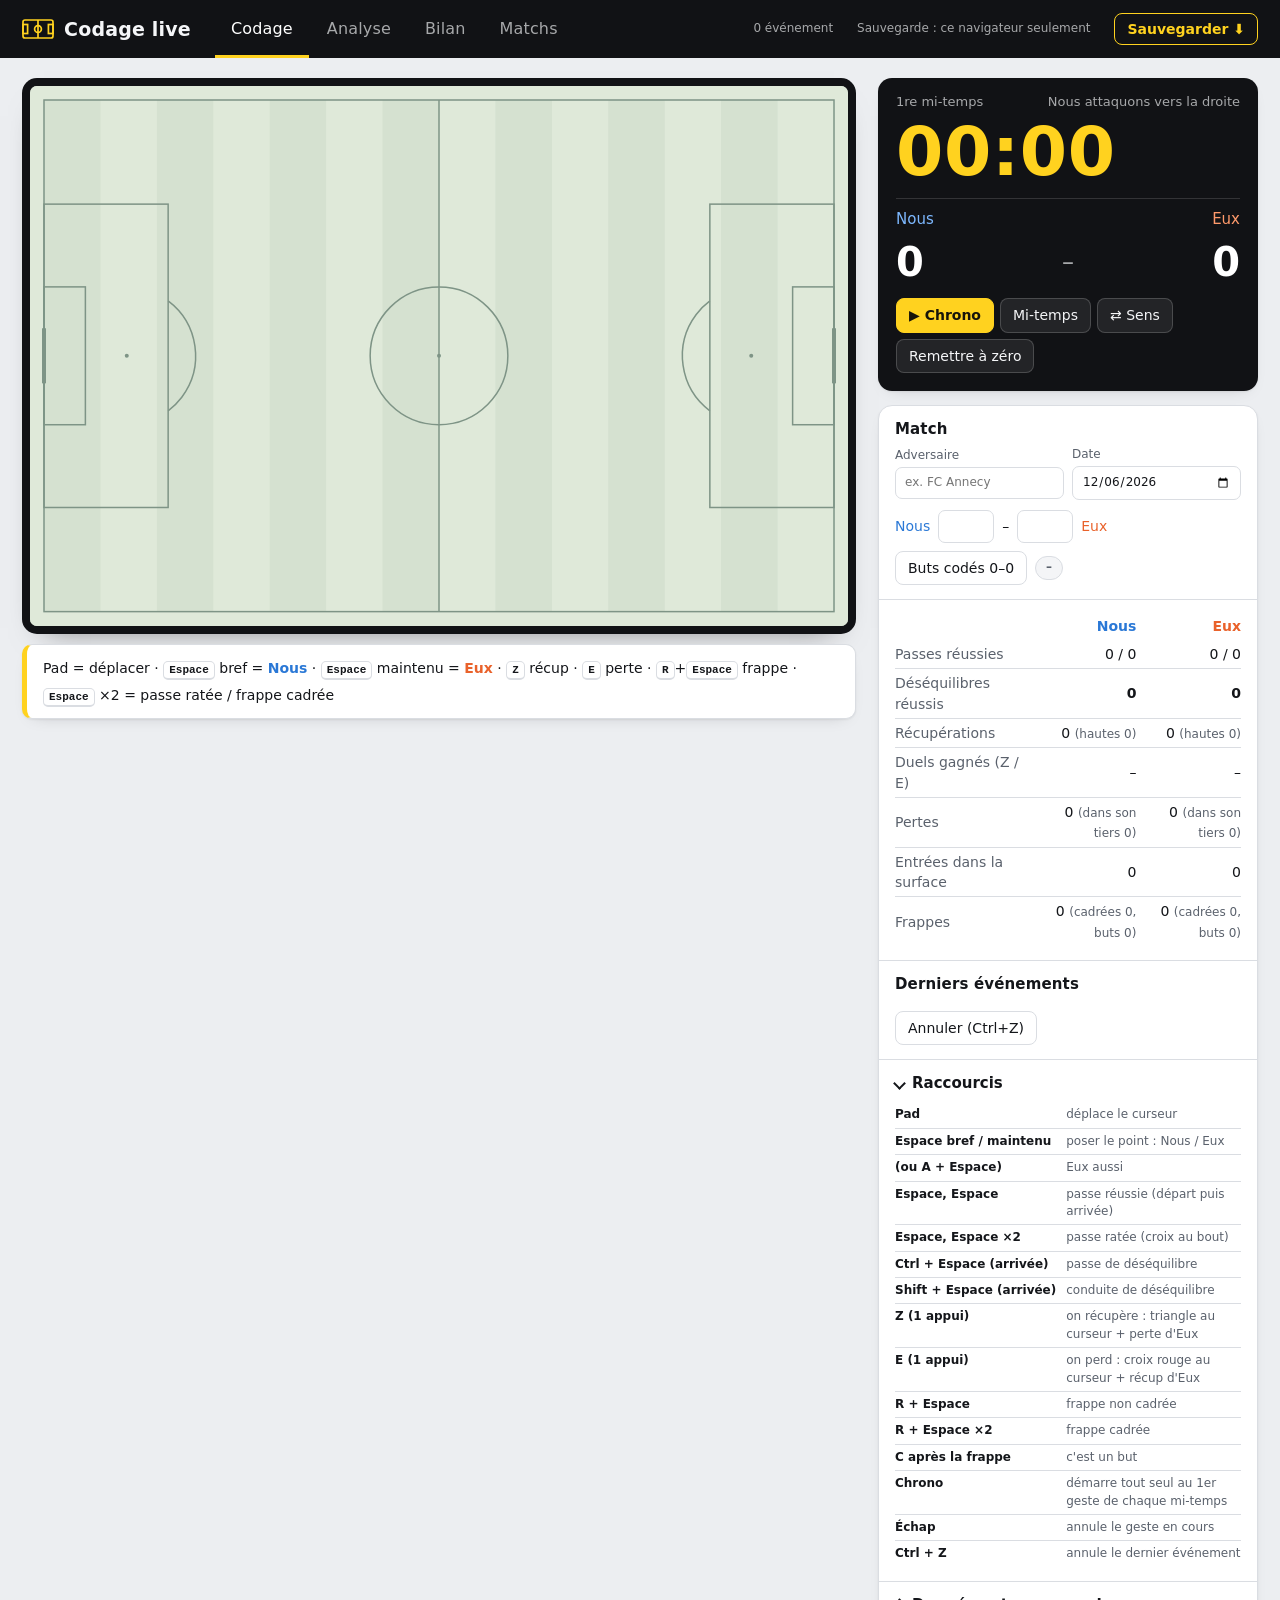
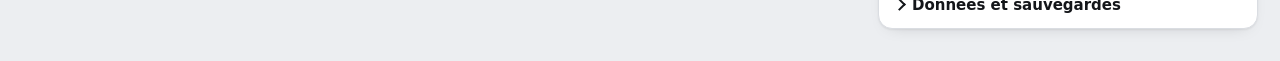
==== index.html @ c5cb344c "Refonte visuelle : thème maillot noir et jaune (tableau d'affichage, terrain encadré, onglets, icône" ====
<!DOCTYPE html>
<html lang="fr">
<head>
<meta charset="utf-8">
<meta name="viewport" content="width=device-width, initial-scale=1">
<title>Codage live — Match</title>
<link rel="manifest" href="manifest.webmanifest">
<meta name="theme-color" content="#111215">
<link rel="icon" href="icons/icon-192.png">
<link rel="stylesheet" href="css/style.css">
</head>
<body>
<header>
  <h1><svg class="mark" viewBox="0 0 32 20" aria-hidden="true"><rect x="1" y="1" width="30" height="18" rx="2"/><line x1="16" y1="1" x2="16" y2="19"/><circle cx="16" cy="10" r="3.4"/><rect x="1" y="5.5" width="4.6" height="9"/><rect x="26.4" y="5.5" width="4.6" height="9"/></svg>Codage live</h1>
  <nav>
    <button id="tab-live" class="tab on">Codage</button>
    <button id="tab-analysis" class="tab">Analyse</button>
    <button id="tab-bilan" class="tab">Bilan</button>
    <button id="tab-matches" class="tab">Matchs</button>
  </nav>
  <span id="count" class="sub"></span>
  <span id="save-state" class="sub save"></span>
  <button id="btn-save-top" class="ghost" title="Télécharge toutes les parties dans un fichier de sauvegarde (JSON)">Sauvegarder ⬇</button>
  <span id="flash" class="flash"></span>
</header>

<main id="view-live">
  <section class="stage">
    <canvas id="live"></canvas>
    <p id="hint" class="hint"></p>
  </section>
  <aside>
    <div class="board">
      <div class="board-top"><span id="half"></span><span id="dir"></span></div>
      <div id="clock" class="clock">00:00</div>
      <div class="scoreline"><span class="sl-t n">Nous</span><b id="sb-n">0</b><i>–</i><b id="sb-e">0</b><span class="sl-t e">Eux</span></div>
      <div class="row">
        <button id="btn-clock" class="pri">▶ Chrono</button>
        <button id="btn-half">Mi-temps</button>
        <button id="btn-flip" title="Inverser le sens du terrain">⇄ Sens</button>
        <button id="btn-zero" title="Efface les événements, le score et le chrono de CE match">Remettre à zéro</button>
      </div>
    </div>
    <div class="sheet">
      <section class="matchcard">
        <h2>Match</h2>
        <div class="fields">
          <label>Adversaire <input id="m-adv" type="text" placeholder="ex. FC Annecy" autocomplete="off"></label>
          <label>Date <input id="m-date" type="date"></label>
        </div>
        <div class="fields score">
          <span class="n">Nous</span><input id="m-sn" type="number" min="0" max="30" inputmode="numeric">
          <span>–</span><input id="m-se" type="number" min="0" max="30" inputmode="numeric"><span class="e">Eux</span>
          <button id="m-fill" title="Reprendre les buts codés comme score">Buts codés</button>
          <span id="m-res" class="badge"></span>
        </div>
      </section>
      <section><div id="live-stats"></div></section>
      <section><h2>Derniers événements</h2><ul id="recent" class="recent"></ul>
        <div class="row">
          <button id="btn-undo">Annuler (Ctrl+Z)</button>
        </div>
      </section>
      <details class="fold" open><summary>Raccourcis</summary><table class="legend"><tbody id="legend"></tbody></table></details>
      <details class="fold">
        <summary>Données et sauvegardes</summary>
        <p class="sub" id="save-note">Sauvegarde automatique à chaque événement.</p>
        <div class="row">
          <button id="btn-dl-csv">Télécharger CSV</button>
          <button id="btn-dl-all">Sauvegarde complète (JSON)</button>
          <button id="btn-import" title="Recharger une sauvegarde JSON (autre appareil, autre version de l'outil)">Importer une sauvegarde</button>
          <input id="file-import" type="file" accept=".json,application/json" hidden>
          <button id="btn-json">Copier JSON</button>
          <button id="btn-csv">Copier CSV</button>
          <button id="btn-reset">Nouveau match</button>
        </div>
      </details>
    </div>
  </aside>
</main>

<main id="view-analysis" hidden>
  <div class="filters">
    <div id="an-presets" class="chips"></div>
    <label>Filtre <select id="f-result"><option value="all">toutes</option><option value="ok">réussies</option><option value="ko">manquées</option></select></label>
    <label>Période <select id="f-half"><option value="0">match entier</option><option value="1">1re mi-temps</option><option value="2">2e mi-temps</option></select></label>
  </div>
  <p class="sub keyline">Nous attaquons toujours vers la droite. Pointillé = raté. Croix rouge = perte de Nous (= récup d'Eux), croix bleue = perte d'Eux (= récup de Nous). Clique une petite carte pour l'agrandir.</p>
  <p id="diff-key" class="sub keyline" hidden>Carte sûr / à risque — <b>couleur</b> : <b class="n">bleu</b> = zone plus sûre que la moyenne · gris = dans la moyenne · <b style="color:var(--perte)">rouge</b> = plus de pertes que la moyenne. <b>Intensité</b> = volume : une zone à 2 passes reste invisible, une zone à 70 passes ressort fort.</p>
  <p id="duel-key" class="sub keyline" hidden>Erreurs techniques = passes ou conduites ratées : « Nos pertes » = nos ballons perdus ainsi, « Nos récupérations » = ceux que l'adversaire perd ainsi. Duels = ce que tu codes avec <kbd>Z</kbd> (gagné) et <kbd>E</kbd> (perdu). Carte des duels — <b class="n">bleu / froid</b> = on y gagne plus de duels que d'habitude · gris = dans la moyenne · <b style="color:var(--perte)">rouge / chaud</b> = on y en perd plus. Petits points = chaque duel. Intensité = nombre de duels.</p>
  <div id="an-grid" class="maps"></div>
  <details id="an-det" class="card"><summary>Tableaux par zones (4 zones × 5 couloirs)</summary>
    <div class="maps two">
      <section><h2>Nous</h2><div id="zones-n" class="zones"></div></section>
      <section><h2>Eux</h2><div id="zones-e" class="zones"></div></section>
    </div>
  </details>
  <section class="card"><div id="an-stats"></div></section>
</main>

<main id="view-bilan" hidden>
  <div class="filters">
    <label>Période <select id="b-half"><option value="0">match entier</option><option value="1">1re mi-temps</option><option value="2">2e mi-temps</option></select></label>
    <button id="btn-bilan-copy">Copier le bilan</button>
    <span class="sub">✓ point positif · ⚠ à surveiller · • info. Lecture automatique des chiffres codés : à toi de juger.</span>
    <span id="bi-note" class="sub"></span>
  </div>
  <section class="card wide">
    <h2>Momentum : qui domine, minute après minute</h2>
    <div class="filters">
      <label>Fenêtre <select id="mo-win"><option value="3">3 min</option><option value="5" selected>5 min</option><option value="10">10 min</option></select></label>
      <span class="sub"><b class="n">■</b> avantage Nous · <b class="e">■</b> avantage Eux · ○ but</span>
    </div>
    <div id="mo-chart"></div><p id="mo-note" class="sub"></p><p id="mo-rule" class="sub"></p>
  </section>
  <section class="card"><div id="bi-stats"></div></section>
  <section class="card">
    <h2>Évolution par tranches de 15 min</h2>
    <div class="filters">
      <label>Indicateur <select id="t-metric">
        <option value="deseq">Déséquilibres réussis</option><option value="shots">Frappes</option>
        <option value="perte">Pertes de balle</option><option value="recup">Récupérations</option></select></label>
      <span class="sub"><b class="n">■</b> Nous · <b class="e">■</b> Eux</span>
    </div>
    <div id="t-chart"></div><p id="t-note" class="sub"></p>
  </section>
  <div class="bilan">
    <section class="card"><h2>Notre jeu</h2><ul id="bi-nous" class="insights"></ul></section>
    <section class="card"><h2>Leur jeu</h2><ul id="bi-eux" class="insights"></ul></section>
    <section class="card"><h2>Duel</h2><ul id="bi-duel" class="insights"></ul></section>
  </div>
</main>

<main id="view-matches" hidden>
  <section class="card">
    <h2>Matchs enregistrés</h2>
    <div class="row"><button id="btn-new">+ Nouveau match</button><span class="sub" id="lib-note"></span></div>
    <div id="lib-list"></div>
  </section>
  <section class="card">
    <h2>Points de sauvegarde automatiques</h2>
    <p class="sub">Copies prises toutes les 20 actions, toutes les 3 min, et avant remise à zéro, suppression, nouveau match ou import. « Restaurer » crée un nouveau match avec cette copie : rien n'est écrasé.</p>
    <div id="snap-list"></div>
  </section>
  <section class="card">
    <h2>Victoires, nuls, défaites</h2>
    <p class="sub">Moyenne par match des indicateurs codés. Le score est celui saisi dans la carte « Match » (sinon les buts codés).</p>
    <div id="cmp"></div>
  </section>
</main>

<script src="js/config.js"></script>
<script src="js/clock.js"></script>
<script src="js/events.js"></script>
<script src="js/backup.js"></script>
<script src="js/pitch.js"></script>
<script src="js/stats.js"></script>
<script src="js/viz.js"></script>
<script src="js/momentum.js"></script>
<script src="js/chart.js"></script>
<script src="js/sync.js"></script>
<script src="js/input.js"></script>
<script src="js/ui.js"></script>
<script src="js/pwa.js"></script>
<script>FC.ui.init();</script>
</body>
</html>
---- css/style.css ----
/* ===== Codage live — thème « maillot noir & jaune » =====
   Noir maillot pour le cadre et le tableau d'affichage, jaune club pour ce qui est actif, fond gris froid, terrain vert pâle.
   Nous = bleu, Eux = orange : ces deux couleurs ne servent QU'À désigner les équipes (le jaune ne sert qu'à l'interface). */
:root {
  color-scheme: light;
  --display: "Bahnschrift", "Segoe UI Variable Display", "Segoe UI Semibold", "DejaVu Sans Condensed", system-ui, sans-serif;
  --body: "Segoe UI Variable Text", "Segoe UI", system-ui, -apple-system, "Helvetica Neue", sans-serif;

  --bg: #eceef1; --surface: #ffffff; --surface2: #f4f5f7;
  --ink: #14161a; --ink2: #5a616c; --rule: #dadde2;
  --turf: #111215; --turf2: #2b2e34; --chalk: #f5f6f8; --chalk2: rgba(245, 246, 248, .66);
  --yellow: #ffd21f; --yellow-ink: #17140a;
  --shadow: 0 1px 2px rgba(17, 18, 21, .06), 0 6px 18px -12px rgba(17, 18, 21, .28);

  --pitch: #dfe9d9; --pitch-line: #7e9486; --pitch-stripe: rgba(30, 80, 45, .05);

  --nous: #2a78d6; --eux: #e9622b;
  --nous-d: #12a39a; --eux-d: #b8439b;
  --danger: #c93434; --perte: #d22f2f; --good: #12803a; --warn: #d89200;
  --nous-on: #7db8ff; --eux-on: #ff9a6b;   /* variantes claires pour fond noir */
}
@media (prefers-color-scheme: dark) {
  :root {
    color-scheme: dark;
    --bg: #08090b; --surface: #131417; --surface2: #1a1c20;
    --ink: #eceef1; --ink2: #9aa0aa; --rule: #26282d;
    --turf: #000000; --turf2: #24262b;
    --shadow: 0 1px 2px rgba(0, 0, 0, .5), 0 8px 22px -14px rgba(0, 0, 0, .9);
    --pitch: #161c17; --pitch-line: #55695b; --pitch-stripe: rgba(255, 255, 255, .02);
    --nous: #3d8ce8; --eux: #e0642c; --nous-d: #17a094; --eux-d: #cf5fb3; --danger: #ee7070; --perte: #e64545;
    --good: #46c27a; --warn: #f0b429;
  }
}

* { box-sizing: border-box; }
body { margin: 0; background: var(--bg); color: var(--ink); font: 14px/1.45 var(--body); -webkit-font-smoothing: antialiased; }
:focus-visible { outline: 2px solid var(--nous); outline-offset: 2px; }

/* ----- cadre ----- */
header { display: flex; align-items: center; gap: 24px; padding: 0 22px; height: 58px; background: var(--turf); color: var(--chalk); }
h1 { display: flex; align-items: center; gap: 10px; margin: 0; font: 600 19px/1 var(--display); letter-spacing: .01em; white-space: nowrap; }
h1 .mark { width: 32px; height: 20px; fill: none; stroke: var(--yellow); stroke-width: 1.7; }
nav { display: flex; align-self: stretch; gap: 2px; }
header nav button.tab { background: transparent; border: 0; border-bottom: 3px solid transparent; border-radius: 0; color: var(--chalk2);
  padding: 0 16px; font: 500 16px/1 var(--display); letter-spacing: .01em; margin-top: 3px; }
header nav button.tab:hover:not(:disabled) { color: var(--chalk); border-color: transparent; border-bottom-color: rgba(255, 210, 31, .45); }
header nav button.tab.on, header nav button.tab.on:hover:not(:disabled) { color: #fff; border-bottom-color: var(--yellow); background: transparent; }
header .sub { color: var(--chalk2); }
header button.ghost { background: transparent; border-color: var(--yellow); color: var(--yellow); padding: 5px 12px; font-weight: 600; }
header button.ghost:hover:not(:disabled) { background: var(--yellow); border-color: var(--yellow); color: var(--yellow-ink); }
header #count { margin-left: auto; font-variant-numeric: tabular-nums; }
.flash { opacity: 0; transition: opacity .2s; font-size: 12px; color: var(--chalk); background: rgba(255, 255, 255, .14); padding: 3px 10px; border-radius: 99px; }
.flash:empty { display: none; }
.flash.on { opacity: 1; }
.save { font-size: 12px; } header .save.err { color: #ffb4b4; font-weight: 600; }
main { padding: 20px 22px 32px; max-width: 1560px; margin: 0 auto; }

/* ----- titres & texte ----- */
h2 { font: 600 15px/1.2 var(--display); letter-spacing: .01em; margin: 0 0 8px; color: var(--ink); }
.sub { color: var(--ink2); font-size: 12px; }
.sub2 { font-size: 10px; opacity: .8; }
.n { color: var(--nous); } .e { color: var(--eux); } .nd { color: var(--nous-d); } .ed { color: var(--eux-d); }
kbd { font: 600 11px/1 ui-monospace, "Cascadia Mono", Consolas, monospace; color: var(--ink); background: var(--surface); border: 1px solid var(--rule);
  border-bottom-width: 2px; border-radius: 5px; padding: 2px 5px; white-space: nowrap; }

/* ----- boutons & champs ----- */
button, select { font: inherit; color: var(--ink); background: var(--surface); border: 1px solid var(--rule); border-radius: 8px; padding: 6px 12px; cursor: pointer;
  transition: background .12s, border-color .12s, color .12s; }
button:hover:not(:disabled), select:hover { background: var(--surface2); border-color: var(--ink2); }
button:active:not(:disabled) { transform: translateY(1px); }
button:disabled { opacity: .4; cursor: default; }
button.danger { color: var(--danger); border-color: var(--danger); }
select { padding-right: 6px; }
input[type=text], input[type=date], input[type=number] { font: inherit; color: var(--ink); background: var(--surface); border: 1px solid var(--rule); border-radius: 7px; padding: 6px 9px; min-width: 0; }
input:hover { border-color: var(--ink2); }
.fields { display: flex; flex-wrap: wrap; gap: 8px; align-items: center; }
.fields label { display: grid; gap: 3px; font-size: 12px; color: var(--ink2); flex: 1 1 120px; }
.fields.score { margin-top: 10px; } .fields.score input { width: 56px; text-align: center; font: 600 16px var(--display); }
.row { display: flex; flex-wrap: wrap; gap: 6px; margin-top: 10px; }
.badge { font-weight: 600; padding: 2px 10px; border-radius: 99px; background: var(--surface2); border: 1px solid var(--rule); font-size: 12px; }
.badge.V { color: var(--good); border-color: var(--good); } .badge.D { color: var(--danger); border-color: var(--danger); } .badge.N { color: var(--ink2); }

/* ----- vue Codage ----- */
#view-live { display: grid; grid-template-columns: minmax(0, 1fr) 380px; gap: 22px; align-items: start; }
#view-live[hidden], #view-analysis[hidden], #view-matches[hidden], #view-bilan[hidden] { display: none; }
.stage canvas, .maps canvas { width: 100%; display: block; border-radius: 8px; background: var(--pitch); cursor: crosshair; }
.stage canvas { margin: 8px; width: calc(100% - 16px); box-shadow: 0 0 0 8px var(--turf), 0 16px 30px -14px rgba(0, 0, 0, .55); border-radius: 7px; }
.maps canvas { cursor: default; }
.hint { margin: 18px 0 0; padding: 10px 16px; background: var(--surface); border: 1px solid var(--rule); border-left: 5px solid var(--yellow); border-radius: 10px; min-height: 44px; line-height: 1.9; box-shadow: var(--shadow); }

aside { display: grid; gap: 14px; }
/* tableau d'affichage : noir, chrono jaune, c'est LE point fort de l'écran */
.board { background: var(--turf); color: var(--chalk); border-radius: 14px; padding: 16px 18px 18px; box-shadow: var(--shadow); }
.board-top { display: flex; justify-content: space-between; gap: 10px; font: 500 13px/1.2 var(--display); color: var(--chalk2); }
.clock { font: 600 68px/1 var(--display); font-variant-numeric: tabular-nums; letter-spacing: .01em; margin: 8px 0 12px; color: var(--yellow); }
.scoreline { display: grid; grid-template-columns: 1fr auto 1fr; align-items: center; gap: 12px; font-family: var(--display); padding: 10px 0 0; border-top: 1px solid rgba(255, 255, 255, .14); }
.scoreline .sl-t { font-size: 15px; font-weight: 500; }
.scoreline .sl-t.n { color: var(--nous-on); grid-column: 1; grid-row: 1; } .scoreline .sl-t.e { color: var(--eux-on); grid-column: 3; grid-row: 1; text-align: right; }
.scoreline b { font: 600 40px/1 var(--display); font-variant-numeric: tabular-nums; min-width: 1ch; text-align: center; color: #fff; }
.scoreline #sb-n, .scoreline #sb-e { grid-row: 2; } .scoreline #sb-n { grid-column: 1; text-align: left; } .scoreline #sb-e { grid-column: 3; text-align: right; }
.scoreline i { font-style: normal; color: var(--chalk2); font-size: 24px; grid-column: 2; grid-row: 2; }
.board .row { margin-top: 16px; }
.board button { background: rgba(255, 255, 255, .08); border-color: rgba(255, 255, 255, .18); color: var(--chalk); }
.board button:hover:not(:disabled) { background: rgba(255, 255, 255, .18); border-color: rgba(255, 255, 255, .4); }
.board button.pri { background: var(--yellow); color: var(--yellow-ink); border-color: var(--yellow); font-weight: 700; }
.board button.pri:hover:not(:disabled) { background: #ffe066; border-color: #ffe066; }
.board button.danger { color: #ffb4b4; border-color: #ffb4b4; background: rgba(255, 180, 180, .1); }

/* feuille de match : un seul bloc, des filets au lieu de cartes empilées */
.sheet { background: var(--surface); border: 1px solid var(--rule); border-radius: 14px; box-shadow: var(--shadow); }
.sheet > section, .sheet > details { padding: 14px 16px; }
.sheet > * + * { border-top: 1px solid var(--rule); }
details.fold > summary { cursor: pointer; font: 600 15px/1.2 var(--display); list-style: none; display: flex; align-items: center; gap: 8px; }
details.fold > summary::before { content: ""; width: 7px; height: 7px; border-right: 2px solid var(--ink); border-bottom: 2px solid var(--ink); transform: rotate(-45deg); transition: transform .15s; }
details.fold[open] > summary::before { transform: rotate(45deg); }
details.fold > summary::-webkit-details-marker { display: none; }
details.fold > :not(summary):first-of-type { margin-top: 10px; }

table { border-collapse: collapse; width: 100%; }
table.stats th { text-align: left; font-weight: 400; color: var(--ink2); padding: 4px 0; }
table.stats th.n { color: var(--nous); text-align: right; font: 600 14px var(--display); } table.stats th.e { color: var(--eux); text-align: right; font: 600 14px var(--display); }
table.stats thead th { padding-bottom: 6px; }
table.stats td { text-align: right; padding: 4px 0 4px 10px; font-variant-numeric: tabular-nums; }
table.stats tbody tr + tr { border-top: 1px solid var(--rule); }
.legend th { text-align: left; font-weight: 600; font-size: 12px; padding: 4px 10px 4px 0; white-space: nowrap; vertical-align: top; }
.legend td { font-size: 12px; color: var(--ink2); padding: 4px 0; }
.legend tr + tr { border-top: 1px solid var(--rule); }
.recent { list-style: none; margin: 0; padding: 0; font-size: 12.5px; display: grid; gap: 2px; }
.recent li { padding: 4px 0 4px 10px; border-left: 3px solid var(--rule); font-variant-numeric: tabular-nums; }
.recent li.n { border-left-color: var(--nous); color: var(--ink); } .recent li.e { border-left-color: var(--eux); color: var(--ink); }

/* ----- cartes (Analyse, Bilan, Matchs) ----- */
.card { background: var(--surface); border: 1px solid var(--rule); border-radius: 14px; padding: 16px 18px; box-shadow: var(--shadow); }
details.card { margin-bottom: 14px; } details.card summary { cursor: pointer; font: 600 15px var(--display); }
.filters { display: flex; flex-wrap: wrap; align-items: center; gap: 12px 16px; margin-bottom: 14px; }
.filters label { display: flex; align-items: center; gap: 8px; color: var(--ink2); }
.keyline { margin: 0 0 10px; max-width: 110ch; }
.maps { display: grid; grid-template-columns: repeat(var(--cols, 2), minmax(0, 1fr)); gap: 14px; margin-bottom: 14px; }
.maps.two { --cols: 2; margin: 12px 0 0; }
.maps .pan { padding: 12px; display: flex; flex-direction: column; }
.maps .pan canvas { margin-top: auto; }
.maps .pan h2 { white-space: nowrap; overflow: hidden; text-overflow: ellipsis; margin-bottom: 10px; }
.maps.dense .pan { padding: 9px; } .maps.dense .pan h2 { font-size: 13px; margin-bottom: 6px; white-space: normal; line-height: 1.25; }
.pan.click { cursor: zoom-in; transition: border-color .12s, box-shadow .12s; }
.pan.click:hover { border-color: var(--ink); }
.maps .pan canvas { cursor: inherit; }

/* préréglages = sélecteur segmenté */
.chips { display: inline-flex; flex-wrap: wrap; gap: 2px; padding: 4px; background: var(--surface); border: 1px solid var(--rule); border-radius: 12px; box-shadow: var(--shadow); }
button.chip { border: 0; background: transparent; border-radius: 7px; padding: 6px 13px; font: 500 14px var(--display); color: var(--ink2); }
button.chip:hover:not(:disabled) { background: var(--surface); color: var(--ink); }
button.chip.on { background: var(--turf); color: var(--yellow); box-shadow: 0 1px 2px rgba(0, 0, 0, .3); }

/* tableaux de zones */
.zones { display: grid; grid-template-columns: 1fr 1fr; gap: 16px 14px; margin-top: 10px; }
.zone table { table-layout: fixed; font-size: 12px; }
.zone th { text-align: left; font-weight: 400; color: var(--ink2); width: 70px; font-size: 11px; }
.zone td { text-align: center; padding: 8px 2px; font-size: 12px; border: 2px solid var(--surface); border-radius: 4px; }
.zone tr.ax td { color: var(--ink2); font-size: 11px; padding: 2px; }
.zt { font-size: 13px; font-weight: 600; margin-bottom: 4px; }

/* bilan */
.bilan { display: grid; grid-template-columns: repeat(3, minmax(0, 1fr)); gap: 14px; }
#view-bilan { display: grid; grid-template-columns: minmax(0, 5fr) minmax(0, 6fr); gap: 14px; align-items: start; }
#view-bilan > .filters, #view-bilan > .bilan, #view-bilan > .wide { grid-column: 1 / -1; margin: 0; }
.insights { list-style: none; margin: 0; padding: 0; display: grid; gap: 8px; }
.insights li { display: grid; grid-template-columns: 22px 1fr; gap: 6px; padding: 9px 11px; border-radius: 8px; background: var(--surface2); border-left: 4px solid var(--rule); }
.insights li.tone-good { border-left-color: var(--good); } .insights li.tone-warn { border-left-color: var(--warn); }
.insights .ic { font-weight: 700; }

/* matchs */
#view-matches { display: grid; gap: 14px; }
table.lib { font-size: 13px; margin-top: 8px; } table.lib th { text-align: left; color: var(--ink2); font-weight: 500; padding: 5px 10px 5px 0; }
table.lib td { padding: 7px 10px 7px 0; border-top: 1px solid var(--rule); } table.lib tr.cur td { background: var(--surface2); }
table.lib td.act { text-align: right; white-space: nowrap; } table.lib td.act button { padding: 3px 9px; margin-left: 4px; }
table.cmp { font-size: 13px; } table.cmp th, table.cmp td { padding: 5px 10px; text-align: right; font-variant-numeric: tabular-nums; }
table.cmp thead th { color: var(--ink2); font-weight: 600; } table.cmp td:first-child, table.cmp th:first-child { text-align: left; }
table.cmp tbody tr { border-top: 1px solid var(--rule); }
table.cmp tr.grp td { color: var(--ink); font: 600 14px var(--display); background: var(--surface2); }
.up { color: var(--good); font-weight: 600; } .down { color: var(--danger); font-weight: 600; }

@media (max-width: 1000px) {
  #view-live { grid-template-columns: 1fr; }
  .bilan, #view-bilan { grid-template-columns: 1fr; }
  .maps { --cols: 1 !important; }
  .maps.dense { --cols: 2 !important; } .maps.two { --cols: 1; }
  header { gap: 12px; padding: 0 12px; overflow-x: auto; }
}
@media (prefers-reduced-motion: reduce) { * { transition: none !important; } }
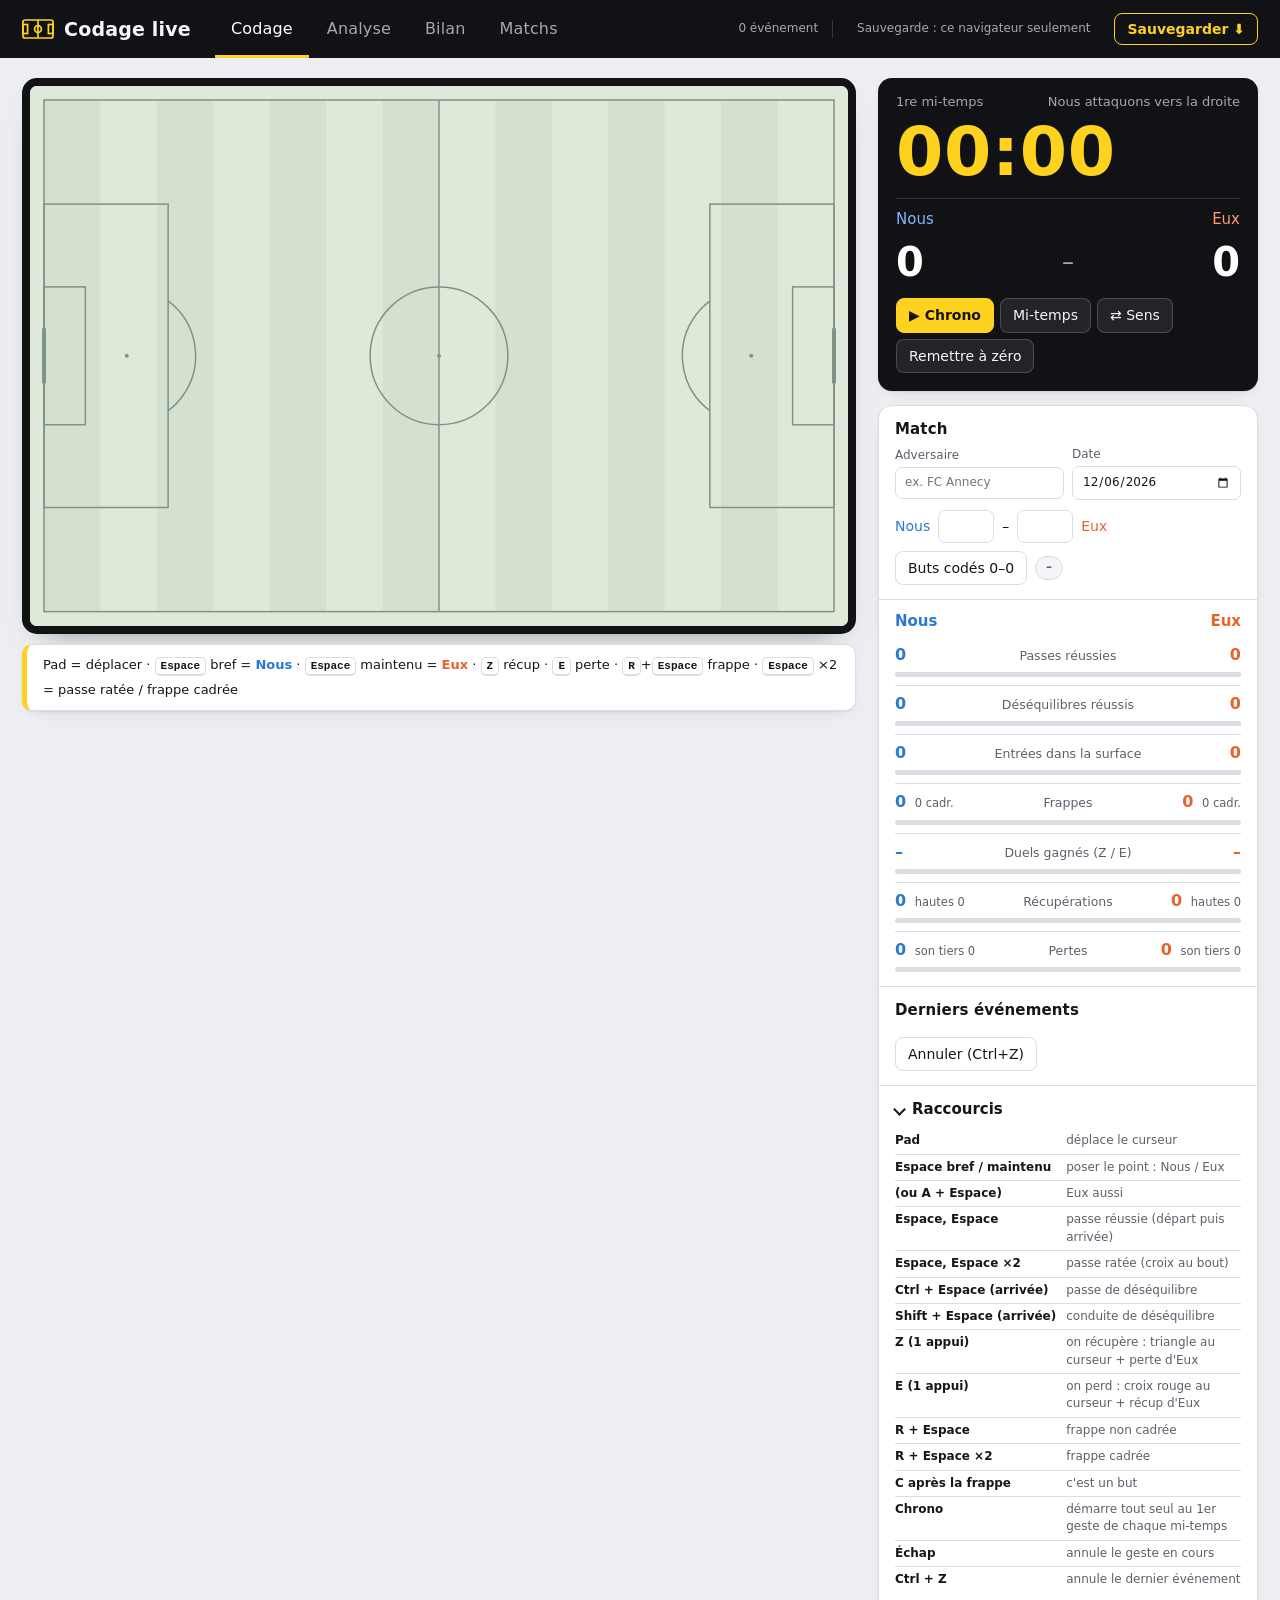
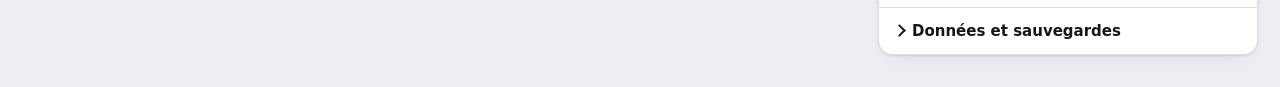
==== commit c700749e: "Refonte graphique : fiche de match façon stats TV (barres Nous / Eux), légende des cartes repliable," ====
--- a/index.html
+++ b/index.html
@@ -85,9 +85,11 @@
     <label>Filtre <select id="f-result"><option value="all">toutes</option><option value="ok">réussies</option><option value="ko">manquées</option></select></label>
     <label>Période <select id="f-half"><option value="0">match entier</option><option value="1">1re mi-temps</option><option value="2">2e mi-temps</option></select></label>
   </div>
+  <details class="howto"><summary>Comment lire ces cartes</summary>
   <p class="sub keyline">Nous attaquons toujours vers la droite. Pointillé = raté. Croix rouge = perte de Nous (= récup d'Eux), croix bleue = perte d'Eux (= récup de Nous). Clique une petite carte pour l'agrandir.</p>
   <p id="diff-key" class="sub keyline" hidden>Carte sûr / à risque — <b>couleur</b> : <b class="n">bleu</b> = zone plus sûre que la moyenne · gris = dans la moyenne · <b style="color:var(--perte)">rouge</b> = plus de pertes que la moyenne. <b>Intensité</b> = volume : une zone à 2 passes reste invisible, une zone à 70 passes ressort fort.</p>
   <p id="duel-key" class="sub keyline" hidden>Erreurs techniques = passes ou conduites ratées : « Nos pertes » = nos ballons perdus ainsi, « Nos récupérations » = ceux que l'adversaire perd ainsi. Duels = ce que tu codes avec <kbd>Z</kbd> (gagné) et <kbd>E</kbd> (perdu). Carte des duels — <b class="n">bleu / froid</b> = on y gagne plus de duels que d'habitude · gris = dans la moyenne · <b style="color:var(--perte)">rouge / chaud</b> = on y en perd plus. Petits points = chaque duel. Intensité = nombre de duels.</p>
+  </details>
   <div id="an-grid" class="maps"></div>
   <details id="an-det" class="card"><summary>Tableaux par zones (4 zones × 5 couloirs)</summary>
     <div class="maps two">
@@ -127,7 +129,7 @@
   <div class="bilan">
     <section class="card"><h2>Notre jeu</h2><ul id="bi-nous" class="insights"></ul></section>
     <section class="card"><h2>Leur jeu</h2><ul id="bi-eux" class="insights"></ul></section>
-    <section class="card"><h2>Duel</h2><ul id="bi-duel" class="insights"></ul></section>
+    <section class="card"><h2>Nous face à Eux</h2><ul id="bi-duel" class="insights"></ul></section>
   </div>
 </main>
 
--- a/css/style.css
+++ b/css/style.css
@@ -48,7 +48,7 @@
 header .sub { color: var(--chalk2); }
 header button.ghost { background: transparent; border-color: var(--yellow); color: var(--yellow); padding: 5px 12px; font-weight: 600; }
 header button.ghost:hover:not(:disabled) { background: var(--yellow); border-color: var(--yellow); color: var(--yellow-ink); }
-header #count { margin-left: auto; font-variant-numeric: tabular-nums; }
+header #count { margin-left: auto; font-variant-numeric: tabular-nums; padding-right: 14px; border-right: 1px solid rgba(255, 255, 255, .16); }
 .flash { opacity: 0; transition: opacity .2s; font-size: 12px; color: var(--chalk); background: rgba(255, 255, 255, .14); padding: 3px 10px; border-radius: 99px; }
 .flash:empty { display: none; }
 .flash.on { opacity: 1; }
@@ -86,7 +86,7 @@
 .stage canvas, .maps canvas { width: 100%; display: block; border-radius: 8px; background: var(--pitch); cursor: crosshair; }
 .stage canvas { margin: 8px; width: calc(100% - 16px); box-shadow: 0 0 0 8px var(--turf), 0 16px 30px -14px rgba(0, 0, 0, .55); border-radius: 7px; }
 .maps canvas { cursor: default; }
-.hint { margin: 18px 0 0; padding: 10px 16px; background: var(--surface); border: 1px solid var(--rule); border-left: 5px solid var(--yellow); border-radius: 10px; min-height: 44px; line-height: 1.9; box-shadow: var(--shadow); }
+.hint { margin: 18px 0 0; padding: 8px 16px; font-size: 13px; background: var(--surface); border: 1px solid var(--rule); border-left: 5px solid var(--yellow); border-radius: 10px; min-height: 44px; line-height: 1.9; box-shadow: var(--shadow); }
 
 aside { display: grid; gap: 14px; }
 /* tableau d'affichage : noir, chrono jaune, c'est LE point fort de l'écran */
@@ -163,9 +163,12 @@
 .bilan { display: grid; grid-template-columns: repeat(3, minmax(0, 1fr)); gap: 14px; }
 #view-bilan { display: grid; grid-template-columns: minmax(0, 5fr) minmax(0, 6fr); gap: 14px; align-items: start; }
 #view-bilan > .filters, #view-bilan > .bilan, #view-bilan > .wide { grid-column: 1 / -1; margin: 0; }
-.insights { list-style: none; margin: 0; padding: 0; display: grid; gap: 8px; }
-.insights li { display: grid; grid-template-columns: 22px 1fr; gap: 6px; padding: 9px 11px; border-radius: 8px; background: var(--surface2); border-left: 4px solid var(--rule); }
-.insights li.tone-good { border-left-color: var(--good); } .insights li.tone-warn { border-left-color: var(--warn); }
+.insights { list-style: none; margin: 0; padding: 0; display: grid; }
+.insights li { display: grid; grid-template-columns: 20px 1fr; gap: 8px; padding: 9px 0; border-top: 1px solid var(--rule); line-height: 1.4; }
+.insights li:first-child { border-top: 0; padding-top: 2px; }
+.insights li .ic { color: var(--ink2); text-align: center; }
+.insights li.tone-good .ic { color: var(--good); } .insights li.tone-warn .ic { color: var(--warn); }
+.insights li.tone-warn { font-weight: 500; }
 .insights .ic { font-weight: 700; }
 
 /* matchs */
@@ -187,3 +190,31 @@
   header { gap: 12px; padding: 0 12px; overflow-x: auto; }
 }
 @media (prefers-reduced-motion: reduce) { * { transition: none !important; } }
+
+/* ----- fiche de match « stats TV » ----- */
+.facts { display: grid; font-variant-numeric: tabular-nums; }
+.facts .fh { display: flex; justify-content: space-between; font: 600 15px/1 var(--display); padding-bottom: 8px; }
+.facts .fr { display: grid; grid-template-columns: minmax(64px, auto) 1fr minmax(64px, auto); align-items: baseline; column-gap: 10px; padding: 9px 0 0; }
+.facts .fr + .fr:not(.minor) { border-top: 1px solid var(--rule); margin-top: 8px; }
+.facts .fr .l { text-align: center; color: var(--ink2); font-size: 12.5px; }
+.facts .fr .v { font: 600 18px/1.1 var(--display); }
+.facts .fr .v.e, .facts .fr > .v:nth-child(3) { text-align: right; }
+.facts .fr .v .sub { font: 400 11.5px var(--body); margin-left: 3px; }
+.facts .bar { grid-column: 1 / -1; display: flex; height: 5px; margin-top: 7px; border-radius: 3px; overflow: hidden; background: var(--eux); }
+.facts .bar i { display: block; background: var(--nous); border-right: 2px solid var(--surface); }
+.facts .bar.empty { background: var(--rule); } .facts .bar.empty i { background: transparent; border: 0; }
+.facts .fr.minor { padding-top: 4px; }
+.facts .fr.minor .v { font: 400 13px/1.2 var(--body); color: var(--ink2); }
+.facts .fr.minor .l { font-size: 11.5px; }
+#live-stats .facts .fr .v { font-size: 16px; }
+
+/* ----- analyse : légende repliée ----- */
+details.howto { margin: 0 0 14px; }
+details.howto > summary { cursor: pointer; display: inline-flex; align-items: center; gap: 8px; font: 500 13px var(--display); color: var(--ink2);
+  padding: 5px 12px; border: 1px solid var(--rule); border-radius: 99px; background: var(--surface); list-style: none; }
+details.howto > summary::-webkit-details-marker { display: none; }
+details.howto > summary::before { content: "?"; display: inline-grid; place-items: center; width: 16px; height: 16px; border-radius: 50%; background: var(--turf); color: var(--yellow); font: 700 11px/1 var(--display); }
+details.howto[open] > summary { color: var(--ink); border-color: var(--ink2); }
+details.howto > p { margin: 10px 0 0; padding: 0 2px; }
+.maps .pan h2 { font-size: 14px; }
+#an-stats .facts { max-width: 760px; margin: 0 auto; }
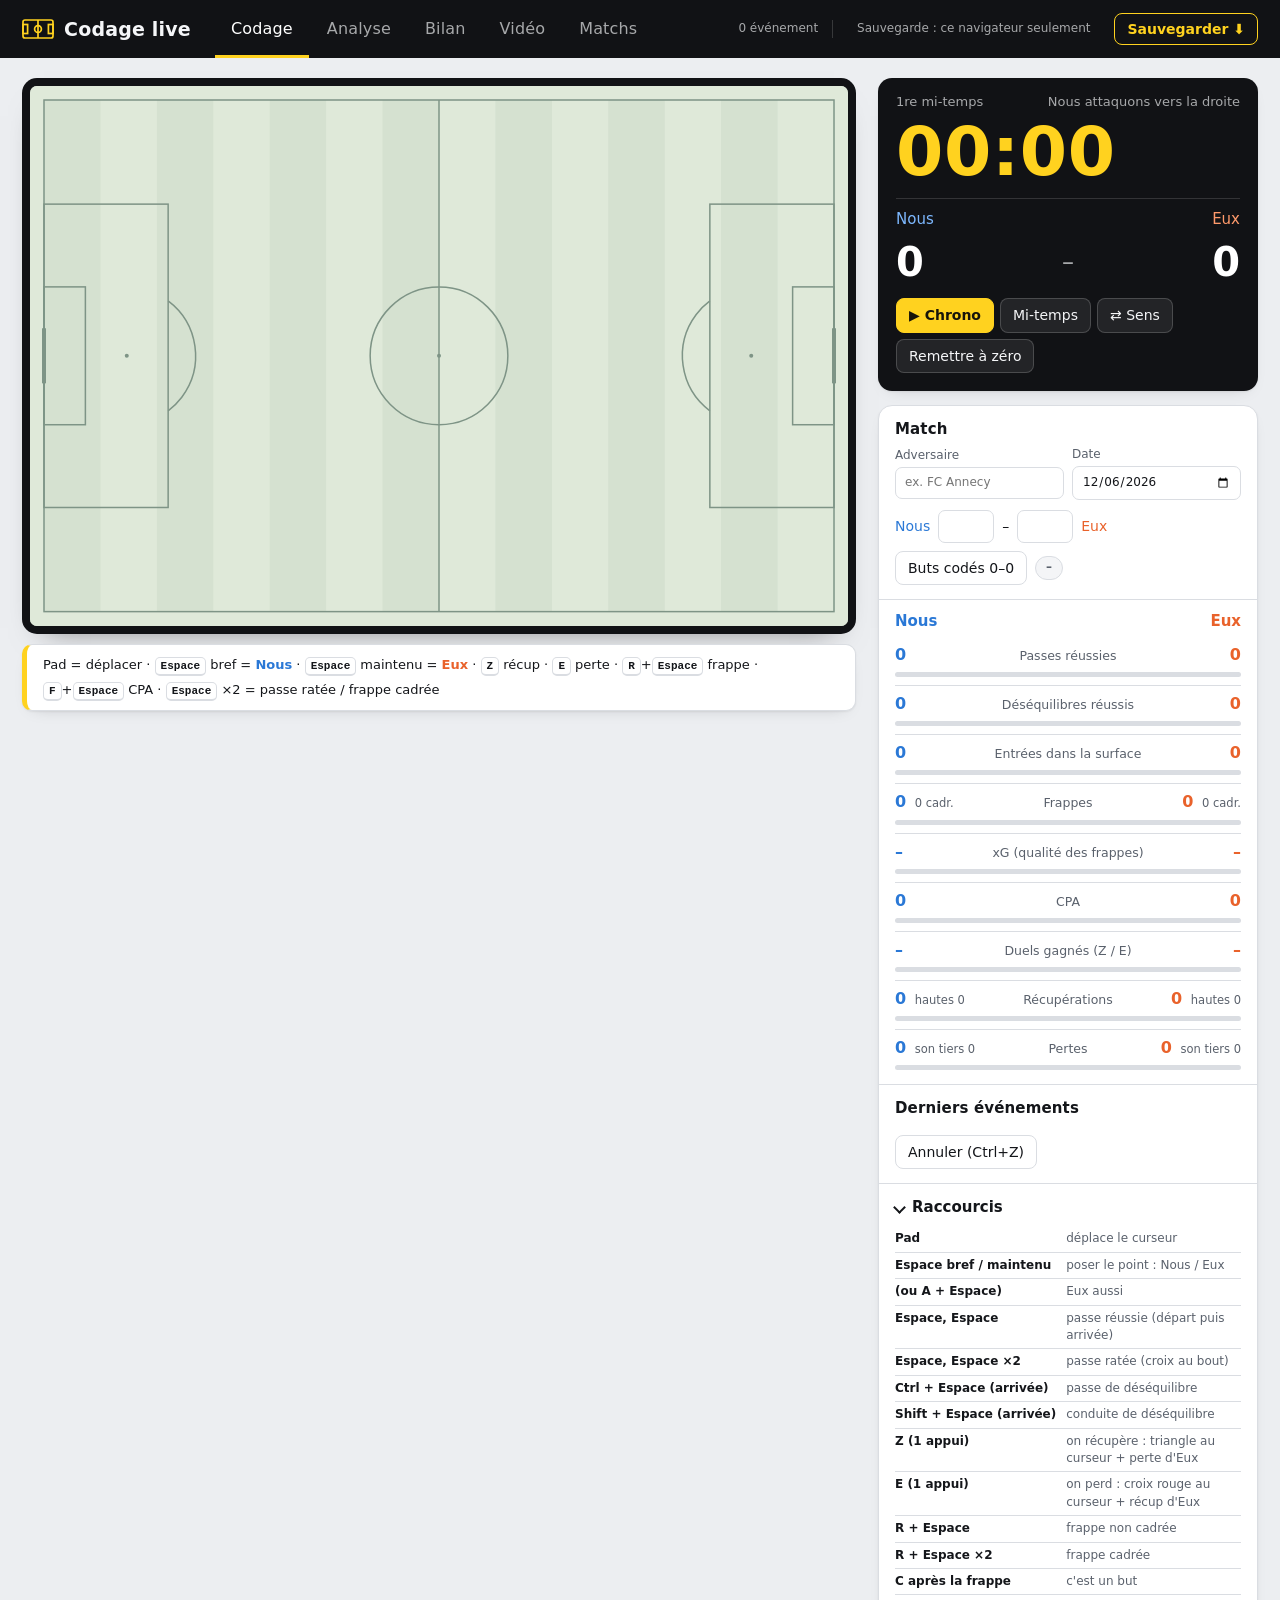
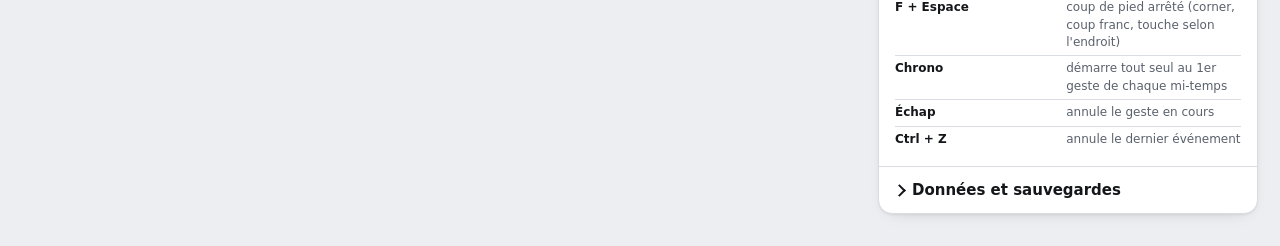
==== commit 1a205448: "Onglet Vidéo (calage du codage sur le film, actions cliquables, export) + analyse automatique du rad" ====
--- a/index.html
+++ b/index.html
@@ -16,6 +16,7 @@
     <button id="tab-live" class="tab on">Codage</button>
     <button id="tab-analysis" class="tab">Analyse</button>
     <button id="tab-bilan" class="tab">Bilan</button>
+    <button id="tab-video" class="tab">Vidéo</button>
     <button id="tab-matches" class="tab">Matchs</button>
   </nav>
   <span id="count" class="sub"></span>
@@ -133,6 +134,43 @@
   </div>
 </main>
 
+<main id="view-video" hidden>
+  <div class="vd-wrap">
+    <section class="card vd-main">
+      <div class="row vd-top">
+        <button id="vd-open" class="pri">Ouvrir la vidéo du match</button>
+        <input id="vd-input" type="file" accept="video/*" hidden>
+        <span id="vd-file" class="sub"></span>
+      </div>
+      <video id="vd" controls preload="metadata"></video>
+      <div class="row">
+        <button id="vd-prev" title="Action précédente (J)">◀ Précédente</button>
+        <button id="vd-next" title="Action suivante (K)">Suivante ▶</button>
+        <span class="sub"><kbd>J</kbd> / <kbd>K</kbd> action précédente / suivante · <kbd>L</kbd> lecture / pause. La vidéo démarre 4 s avant l'action.</span>
+      </div>
+    </section>
+    <aside class="vd-side">
+      <section class="card">
+        <h2>Caler la vidéo sur le codage</h2>
+        <p class="sub">Méthode simple : mets la vidéo sur le coup d'envoi, puis clique le bouton de la mi-temps. Méthode précise : choisis une action dans la liste, avance la vidéo au moment exact où elle se passe, puis « C'est ici ».</p>
+        <div class="vd-k"><b>1re mi-temps</b> <span id="vd-k1" class="sub"></span>
+          <div class="row"><button id="vd-ko1">Coup d'envoi 1re ici</button><button id="vd-m1" title="Décaler de −1 s">−1 s</button><button id="vd-p1" title="Décaler de +1 s">+1 s</button></div></div>
+        <div class="vd-k"><b>2e mi-temps</b> <span id="vd-k2" class="sub"></span>
+          <div class="row"><button id="vd-ko2">Coup d'envoi 2e ici</button><button id="vd-m2" title="Décaler de −1 s">−1 s</button><button id="vd-p2" title="Décaler de +1 s">+1 s</button></div></div>
+        <div class="row"><button id="vd-here" title="L'action choisie dans la liste se passe à l'instant affiché">C'est ici (action choisie)</button>
+          <button id="vd-export" title="Actions codées + seconde dans la vidéo, pour l'analyse automatique">Exporter actions + vidéo (JSON)</button></div>
+      </section>
+      <section class="card">
+        <div class="filters vd-f"><div id="vd-filters" class="chips"></div>
+          <div id="vd-team" class="chips"><button class="chip" data-k="N">Nous</button><button class="chip" data-k="E">Eux</button><button class="chip" data-k="all">Les deux</button></div>
+          <span id="vd-n" class="sub"></span></div>
+        <canvas id="vd-pitch"></canvas>
+        <ul id="vd-list" class="vd-list"></ul>
+      </section>
+    </aside>
+  </div>
+</main>
+
 <main id="view-matches" hidden>
   <section class="card">
     <h2>Matchs enregistrés</h2>
@@ -162,6 +200,7 @@
 <script src="js/chart.js"></script>
 <script src="js/sync.js"></script>
 <script src="js/input.js"></script>
+<script src="js/video.js"></script>
 <script src="js/ui.js"></script>
 <script src="js/pwa.js"></script>
 <script>FC.ui.init();</script>
--- a/css/style.css
+++ b/css/style.css
@@ -82,7 +82,7 @@
 
 /* ----- vue Codage ----- */
 #view-live { display: grid; grid-template-columns: minmax(0, 1fr) 380px; gap: 22px; align-items: start; }
-#view-live[hidden], #view-analysis[hidden], #view-matches[hidden], #view-bilan[hidden] { display: none; }
+#view-live[hidden], #view-analysis[hidden], #view-matches[hidden], #view-bilan[hidden], #view-video[hidden] { display: none; }
 .stage canvas, .maps canvas { width: 100%; display: block; border-radius: 8px; background: var(--pitch); cursor: crosshair; }
 .stage canvas { margin: 8px; width: calc(100% - 16px); box-shadow: 0 0 0 8px var(--turf), 0 16px 30px -14px rgba(0, 0, 0, .55); border-radius: 7px; }
 .maps canvas { cursor: default; }
@@ -149,7 +149,7 @@
 .chips { display: inline-flex; flex-wrap: wrap; gap: 2px; padding: 4px; background: var(--surface); border: 1px solid var(--rule); border-radius: 12px; box-shadow: var(--shadow); }
 button.chip { border: 0; background: transparent; border-radius: 7px; padding: 6px 13px; font: 500 14px var(--display); color: var(--ink2); }
 button.chip:hover:not(:disabled) { background: var(--surface); color: var(--ink); }
-button.chip.on { background: var(--turf); color: var(--yellow); box-shadow: 0 1px 2px rgba(0, 0, 0, .3); }
+button.chip.on, button.chip.on:hover:not(:disabled) { background: var(--turf); color: var(--yellow); box-shadow: 0 1px 2px rgba(0, 0, 0, .3); }
 
 /* tableaux de zones */
 .zones { display: grid; grid-template-columns: 1fr 1fr; gap: 16px 14px; margin-top: 10px; }
@@ -218,3 +218,20 @@
 details.howto > p { margin: 10px 0 0; padding: 0 2px; }
 .maps .pan h2 { font-size: 14px; }
 #an-stats .facts { max-width: 760px; margin: 0 auto; }
+
+/* ----- onglet Vidéo ----- */
+.vd-wrap { display: grid; grid-template-columns: minmax(0, 1fr) 380px; gap: 16px; align-items: start; }
+.vd-side { display: grid; gap: 16px; }
+.vd-top { margin-top: 0; margin-bottom: 10px; align-items: center; }
+#vd { width: 100%; max-height: 72vh; background: #000; border-radius: 10px; display: block; }
+.vd-k { margin-top: 10px; }
+.vd-k .row { margin-top: 6px; }
+.vd-f { display: grid; gap: 8px; margin-bottom: 8px; }
+#vd-pitch { width: 100%; aspect-ratio: 105 / 68; display: block; border-radius: 8px; margin-bottom: 8px; }
+.vd-list { list-style: none; margin: 0; padding: 0; max-height: 46vh; overflow: auto; border-top: 1px solid var(--rule); }
+.vd-list li { padding: 6px 8px; border-bottom: 1px solid var(--rule); cursor: pointer; font-size: 13px; }
+.vd-list li:hover { background: var(--surface2); }
+.vd-list li.sel { background: var(--surface2); box-shadow: inset 3px 0 0 var(--yellow, #f5c400); }
+.vd-list li.nosync .vt { opacity: .45; }
+.vd-list .vt { display: inline-block; min-width: 52px; font: 600 12px ui-monospace, Consolas, monospace; color: var(--ink2); }
+@media (max-width: 1000px) { .vd-wrap { grid-template-columns: 1fr; } }
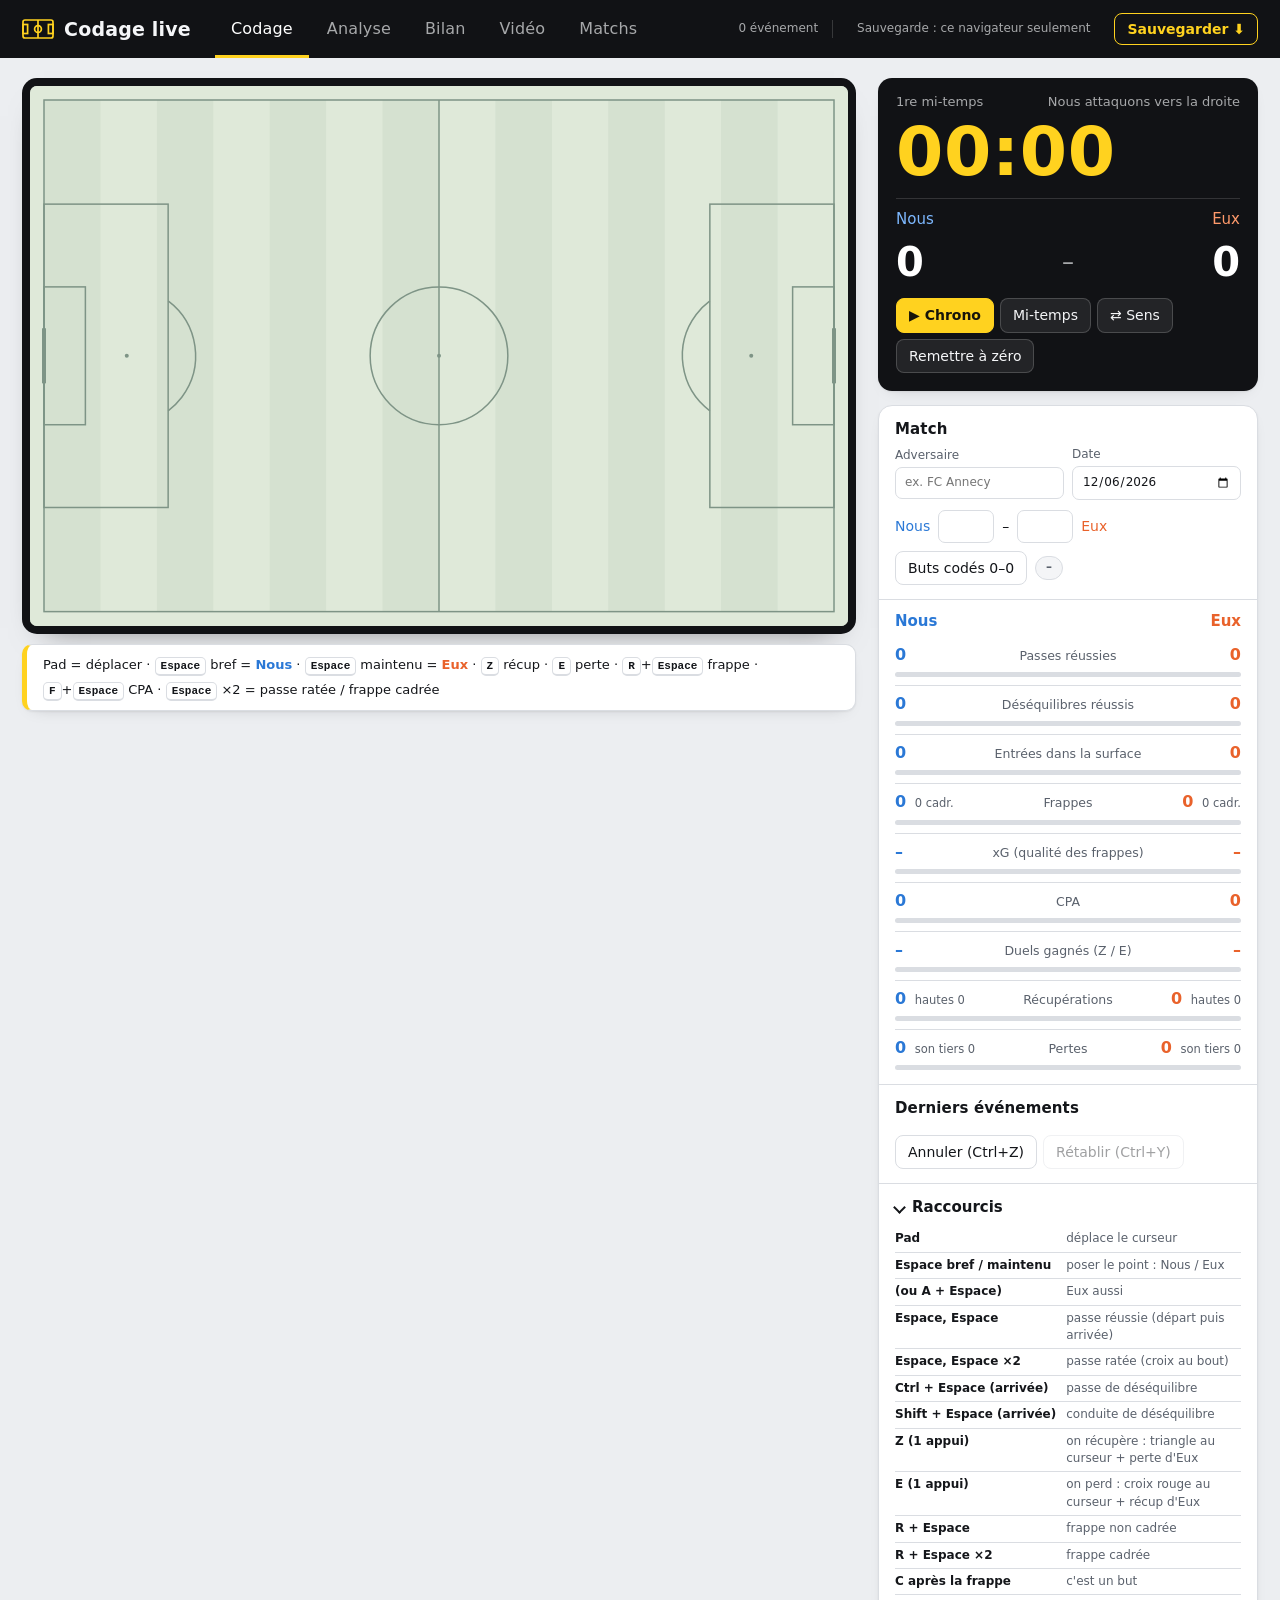
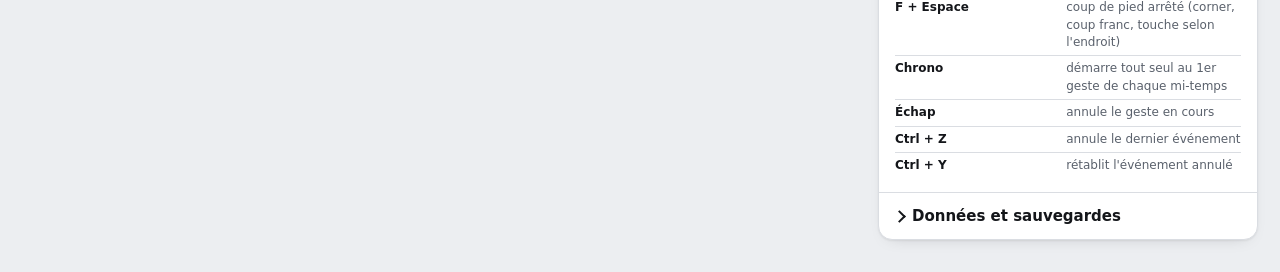
==== commit 1c33c49e: "Codage : mi-temps change vraiment de côté (même si la 1re était inversée), retour en 1re mi-temps en" ====
--- a/index.html
+++ b/index.html
@@ -60,6 +60,7 @@
       <section><h2>Derniers événements</h2><ul id="recent" class="recent"></ul>
         <div class="row">
           <button id="btn-undo">Annuler (Ctrl+Z)</button>
+          <button id="btn-redo" disabled>Rétablir (Ctrl+Y)</button>
         </div>
       </section>
       <details class="fold" open><summary>Raccourcis</summary><table class="legend"><tbody id="legend"></tbody></table></details>
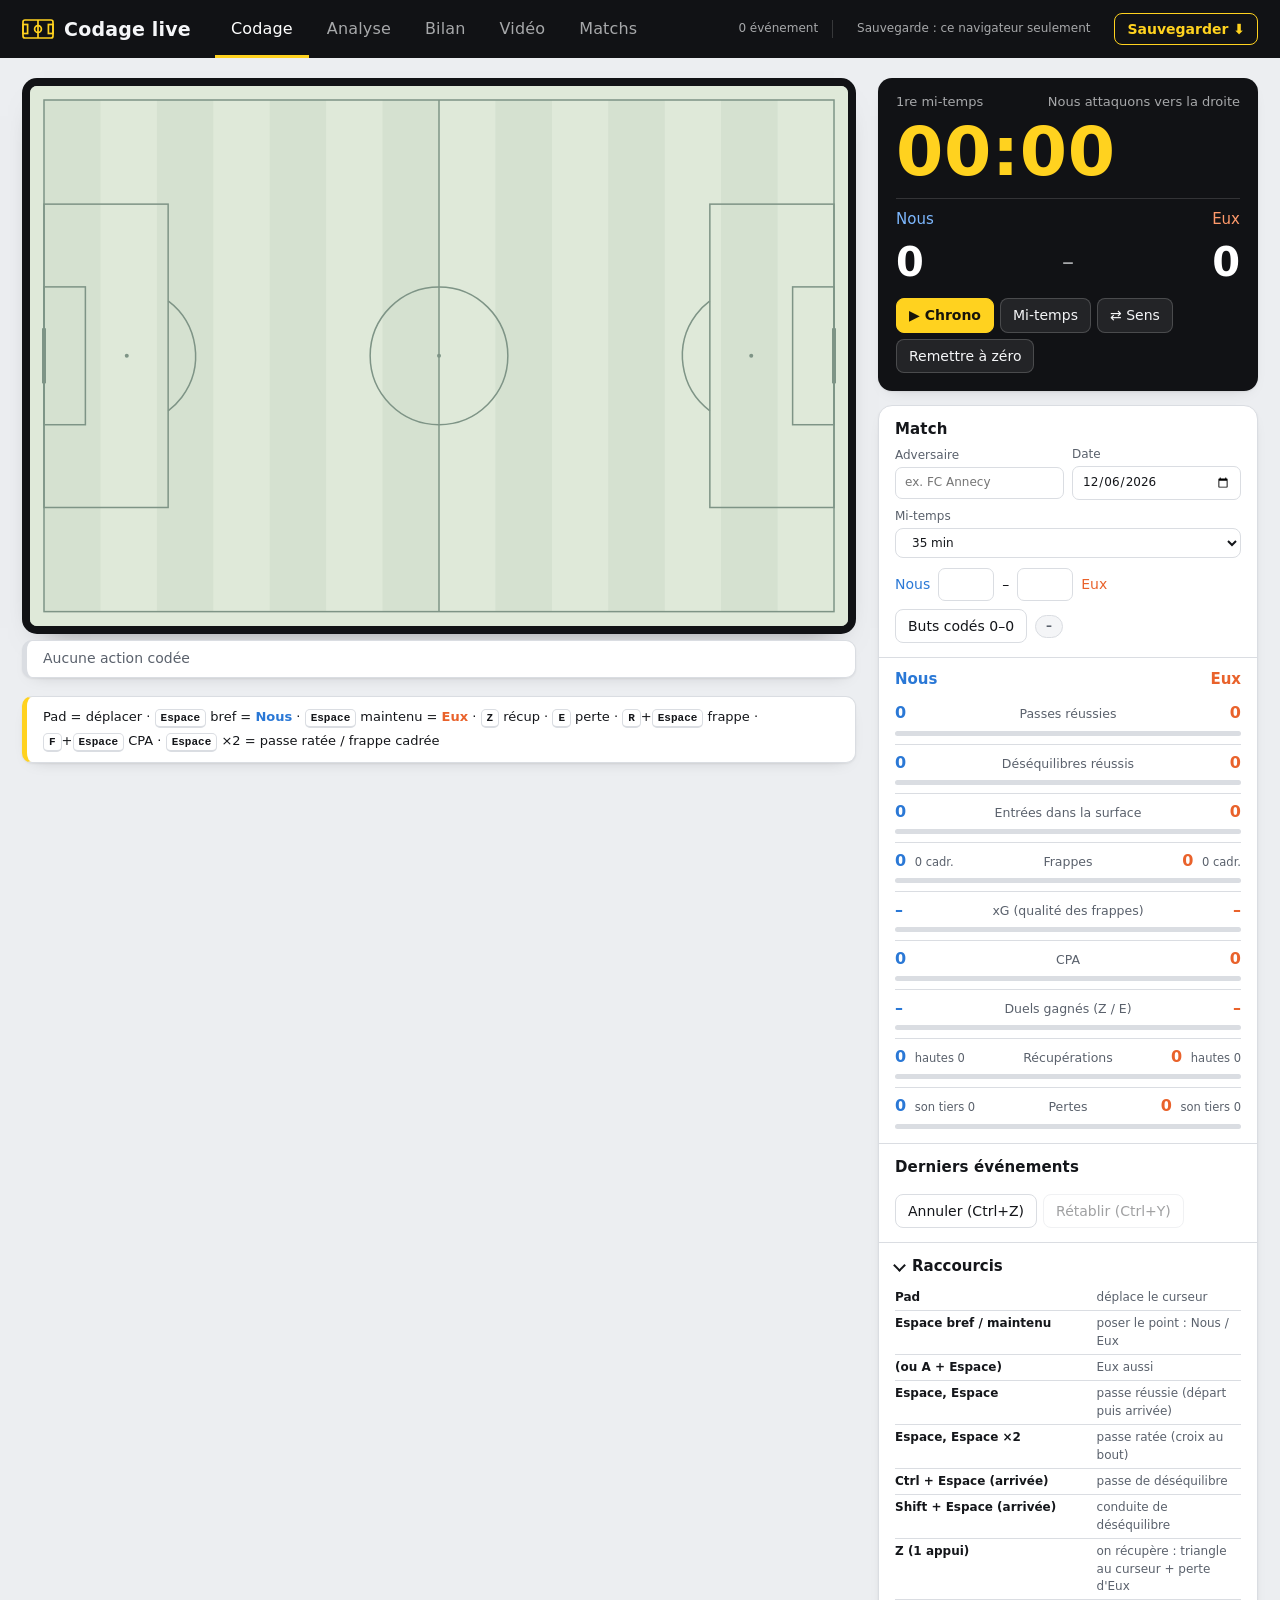
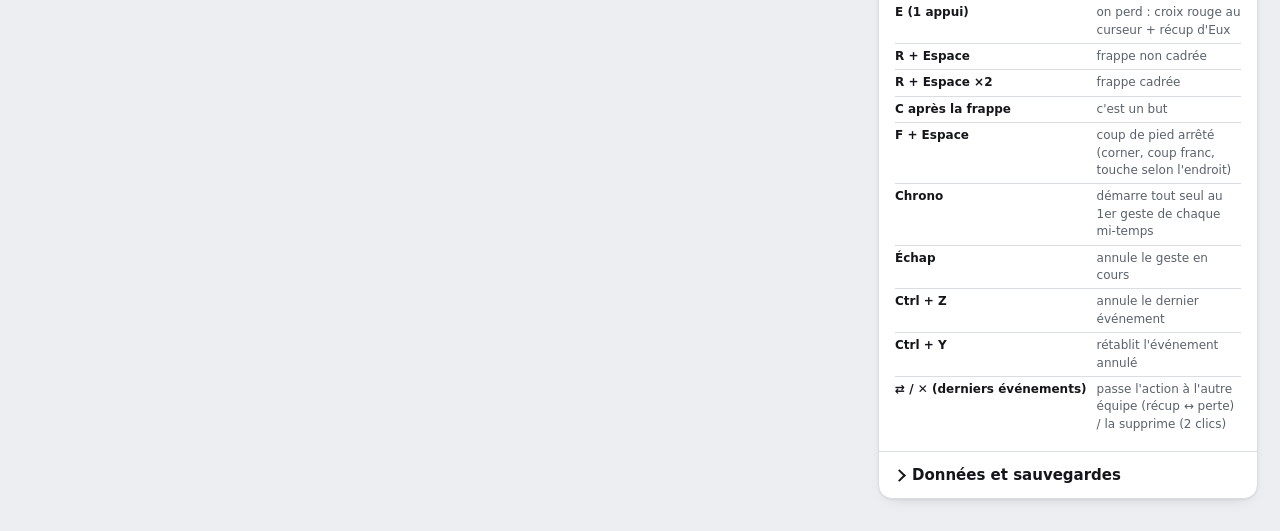
==== commit 5f961665: "Codage : durée des mi-temps par match (35 min par défaut, anciens matchs 45), dernière action en gro" ====
--- a/index.html
+++ b/index.html
@@ -28,6 +28,7 @@
 <main id="view-live">
   <section class="stage">
     <canvas id="live"></canvas>
+    <p id="last" class="last none"></p>
     <p id="hint" class="hint"></p>
   </section>
   <aside>
@@ -48,6 +49,7 @@
         <div class="fields">
           <label>Adversaire <input id="m-adv" type="text" placeholder="ex. FC Annecy" autocomplete="off"></label>
           <label>Date <input id="m-date" type="date"></label>
+          <label title="Durée d'une mi-temps : la 2e commence à ce temps au chrono (courbes et vidéo en tiennent compte)">Mi-temps <select id="m-hmin"></select></label>
         </div>
         <div class="fields score">
           <span class="n">Nous</span><input id="m-sn" type="number" min="0" max="30" inputmode="numeric">
--- a/css/style.css
+++ b/css/style.css
@@ -235,3 +235,11 @@
 .vd-list li.nosync .vt { opacity: .45; }
 .vd-list .vt { display: inline-block; min-width: 52px; font: 600 12px ui-monospace, Consolas, monospace; color: var(--ink2); }
 @media (max-width: 1000px) { .vd-wrap { grid-template-columns: 1fr; } }
+/* Dernière action sous le terrain + boutons ⇄ / ✕ des derniers événements */
+.last { margin: 14px 0 0; padding: 8px 16px; font: 600 17px/1.4 var(--display); font-variant-numeric: tabular-nums; background: var(--surface); border: 1px solid var(--rule); border-left: 5px solid var(--rule); border-radius: 10px; box-shadow: var(--shadow); }
+.last.n { border-left-color: var(--nous); } .last.e { border-left-color: var(--eux); } .last.none { color: var(--ink2); font-weight: 400; font-size: 14px; }
+.last.pop { animation: lastpop .6s ease-out; }
+@keyframes lastpop { from { background: var(--yellow); color: var(--yellow-ink); } to { background: var(--surface); } }
+.recent li { display: flex; align-items: center; gap: 4px; } .recent li .rtx { flex: 1; }
+.recent button.mini { padding: 0 7px; min-height: 0; height: 22px; font-size: 12px; line-height: 1; opacity: .55; }
+.recent li:hover button.mini, .recent button.mini.danger { opacity: 1; }
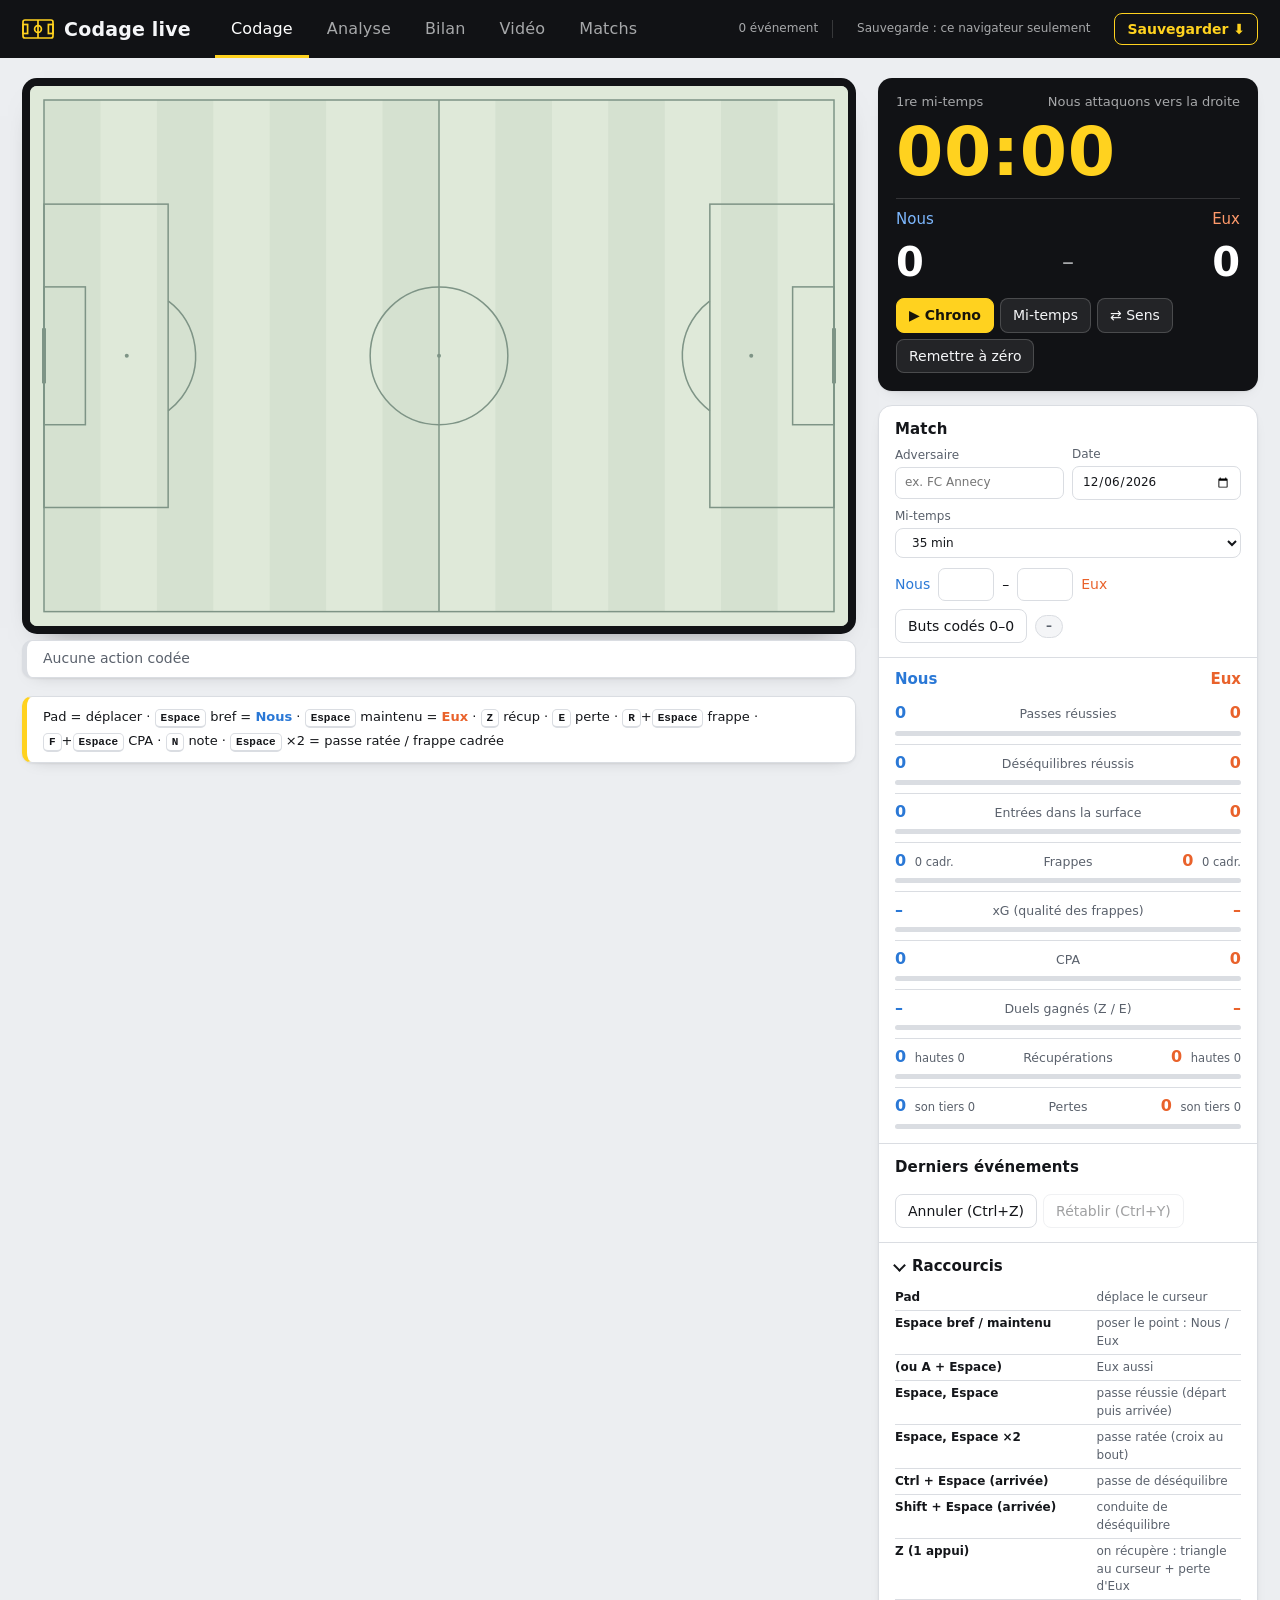
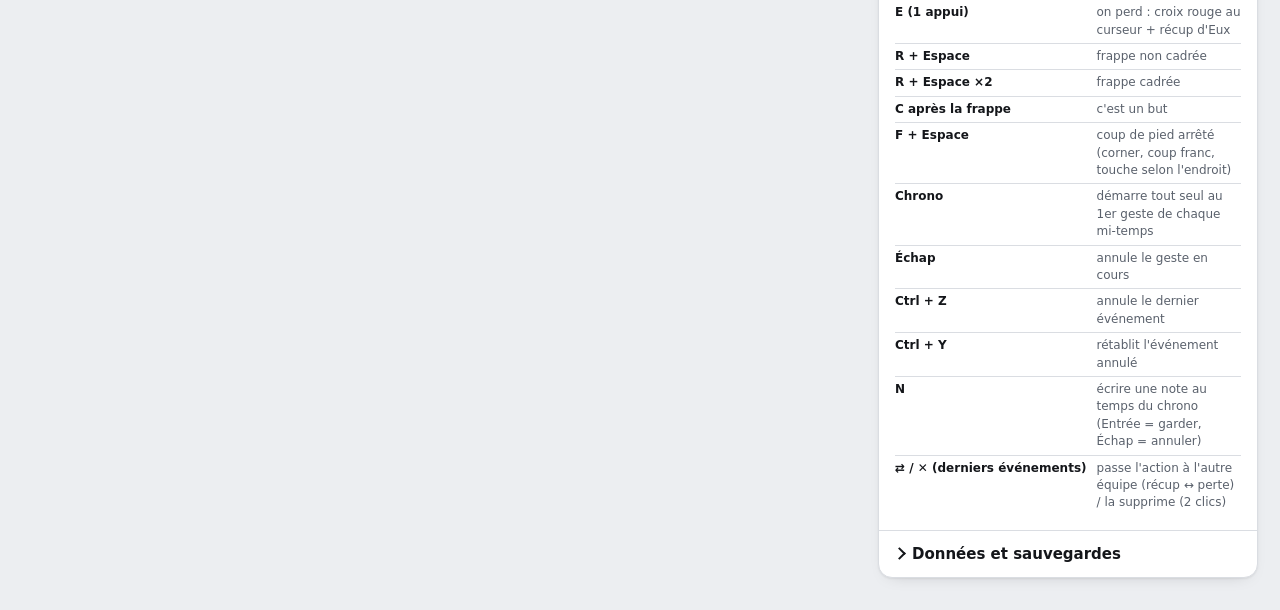
==== commit f85fb5de: "Notes du coach : touche N = note écrite au temps du chrono (Entrée garde, Échap annule), rangées à p" ====
--- a/index.html
+++ b/index.html
@@ -29,6 +29,7 @@
   <section class="stage">
     <canvas id="live"></canvas>
     <p id="last" class="last none"></p>
+    <div id="note-box" class="note-box" hidden><b id="note-t"></b><input id="note-in" type="text" maxlength="200" autocomplete="off" placeholder="Note (ex. bloc trop bas) — Entrée = garder · Échap = annuler"></div>
     <p id="hint" class="hint"></p>
   </section>
   <aside>
@@ -59,6 +60,7 @@
         </div>
       </section>
       <section><div id="live-stats"></div></section>
+      <section id="notes-sec" hidden><h2>Notes</h2><ul id="notes" class="recent notes"></ul></section>
       <section><h2>Derniers événements</h2><ul id="recent" class="recent"></ul>
         <div class="row">
           <button id="btn-undo">Annuler (Ctrl+Z)</button>
@@ -134,6 +136,7 @@
     <section class="card"><h2>Notre jeu</h2><ul id="bi-nous" class="insights"></ul></section>
     <section class="card"><h2>Leur jeu</h2><ul id="bi-eux" class="insights"></ul></section>
     <section class="card"><h2>Nous face à Eux</h2><ul id="bi-duel" class="insights"></ul></section>
+    <section class="card" id="bi-notes-sec" hidden><h2>Notes du match</h2><ul id="bi-notes" class="recent notes"></ul></section>
   </div>
 </main>
 
@@ -149,7 +152,8 @@
       <div class="row">
         <button id="vd-prev" title="Action précédente (J)">◀ Précédente</button>
         <button id="vd-next" title="Action suivante (K)">Suivante ▶</button>
-        <span class="sub"><kbd>J</kbd> / <kbd>K</kbd> action précédente / suivante · <kbd>L</kbd> lecture / pause. La vidéo démarre 4 s avant l'action.</span>
+        <button id="vd-chain" title="Lit à la suite toutes les actions de la liste (filtre et équipe choisis), 4 s avant à 5 s après chacune">▶▶ Enchaîner la sélection</button>
+        <span class="sub"><kbd>J</kbd> / <kbd>K</kbd> action précédente / suivante · <kbd>L</kbd> lecture / pause. La vidéo démarre 4 s avant l'action. « Enchaîner » passe toute la liste filtrée, comme une playlist.</span>
       </div>
     </section>
     <aside class="vd-side">
--- a/css/style.css
+++ b/css/style.css
@@ -49,7 +49,8 @@
 header button.ghost { background: transparent; border-color: var(--yellow); color: var(--yellow); padding: 5px 12px; font-weight: 600; }
 header button.ghost:hover:not(:disabled) { background: var(--yellow); border-color: var(--yellow); color: var(--yellow-ink); }
 header #count { margin-left: auto; font-variant-numeric: tabular-nums; padding-right: 14px; border-right: 1px solid rgba(255, 255, 255, .16); }
-.flash { opacity: 0; transition: opacity .2s; font-size: 12px; color: var(--chalk); background: rgba(255, 255, 255, .14); padding: 3px 10px; border-radius: 99px; }
+/* Message bref : en bas au centre, toujours visible (même pendant la saisie, même sur petit écran). */
+.flash { position: fixed; left: 50%; bottom: 22px; transform: translateX(-50%); z-index: 50; pointer-events: none; opacity: 0; transition: opacity .2s; font: 600 15px/1.3 var(--display); color: var(--yellow-ink); background: var(--yellow); padding: 8px 18px; border-radius: 99px; box-shadow: 0 8px 24px -8px rgba(0, 0, 0, .5); max-width: calc(100vw - 32px); }
 .flash:empty { display: none; }
 .flash.on { opacity: 1; }
 .save { font-size: 12px; } header .save.err { color: #ffb4b4; font-weight: 600; }
@@ -187,7 +188,8 @@
   .bilan, #view-bilan { grid-template-columns: 1fr; }
   .maps { --cols: 1 !important; }
   .maps.dense { --cols: 2 !important; } .maps.two { --cols: 1; }
-  header { gap: 12px; padding: 0 12px; overflow-x: auto; }
+  header { gap: 6px 12px; padding: 6px 12px; height: auto; flex-wrap: wrap; }
+  header nav { order: 3; width: 100%; overflow-x: auto; } header nav button.tab { padding: 10px 12px; }
 }
 @media (prefers-reduced-motion: reduce) { * { transition: none !important; } }
 
@@ -243,3 +245,9 @@
 .recent li { display: flex; align-items: center; gap: 4px; } .recent li .rtx { flex: 1; }
 .recent button.mini { padding: 0 7px; min-height: 0; height: 22px; font-size: 12px; line-height: 1; opacity: .55; }
 .recent li:hover button.mini, .recent button.mini.danger { opacity: 1; }
+/* Notes écrites (touche N) */
+.note-box { display: flex; align-items: center; gap: 10px; margin: 14px 0 0; padding: 8px 12px; background: var(--surface); border: 2px solid var(--yellow); border-radius: 10px; box-shadow: var(--shadow); }
+.note-box[hidden] { display: none; }
+.note-box b { font: 600 16px/1 var(--display); font-variant-numeric: tabular-nums; }
+.note-box input { flex: 1; font-size: 16px; padding: 6px 10px; }
+.recent li.nt, .vd-list li.nt { border-left-color: var(--yellow); font-style: italic; }
